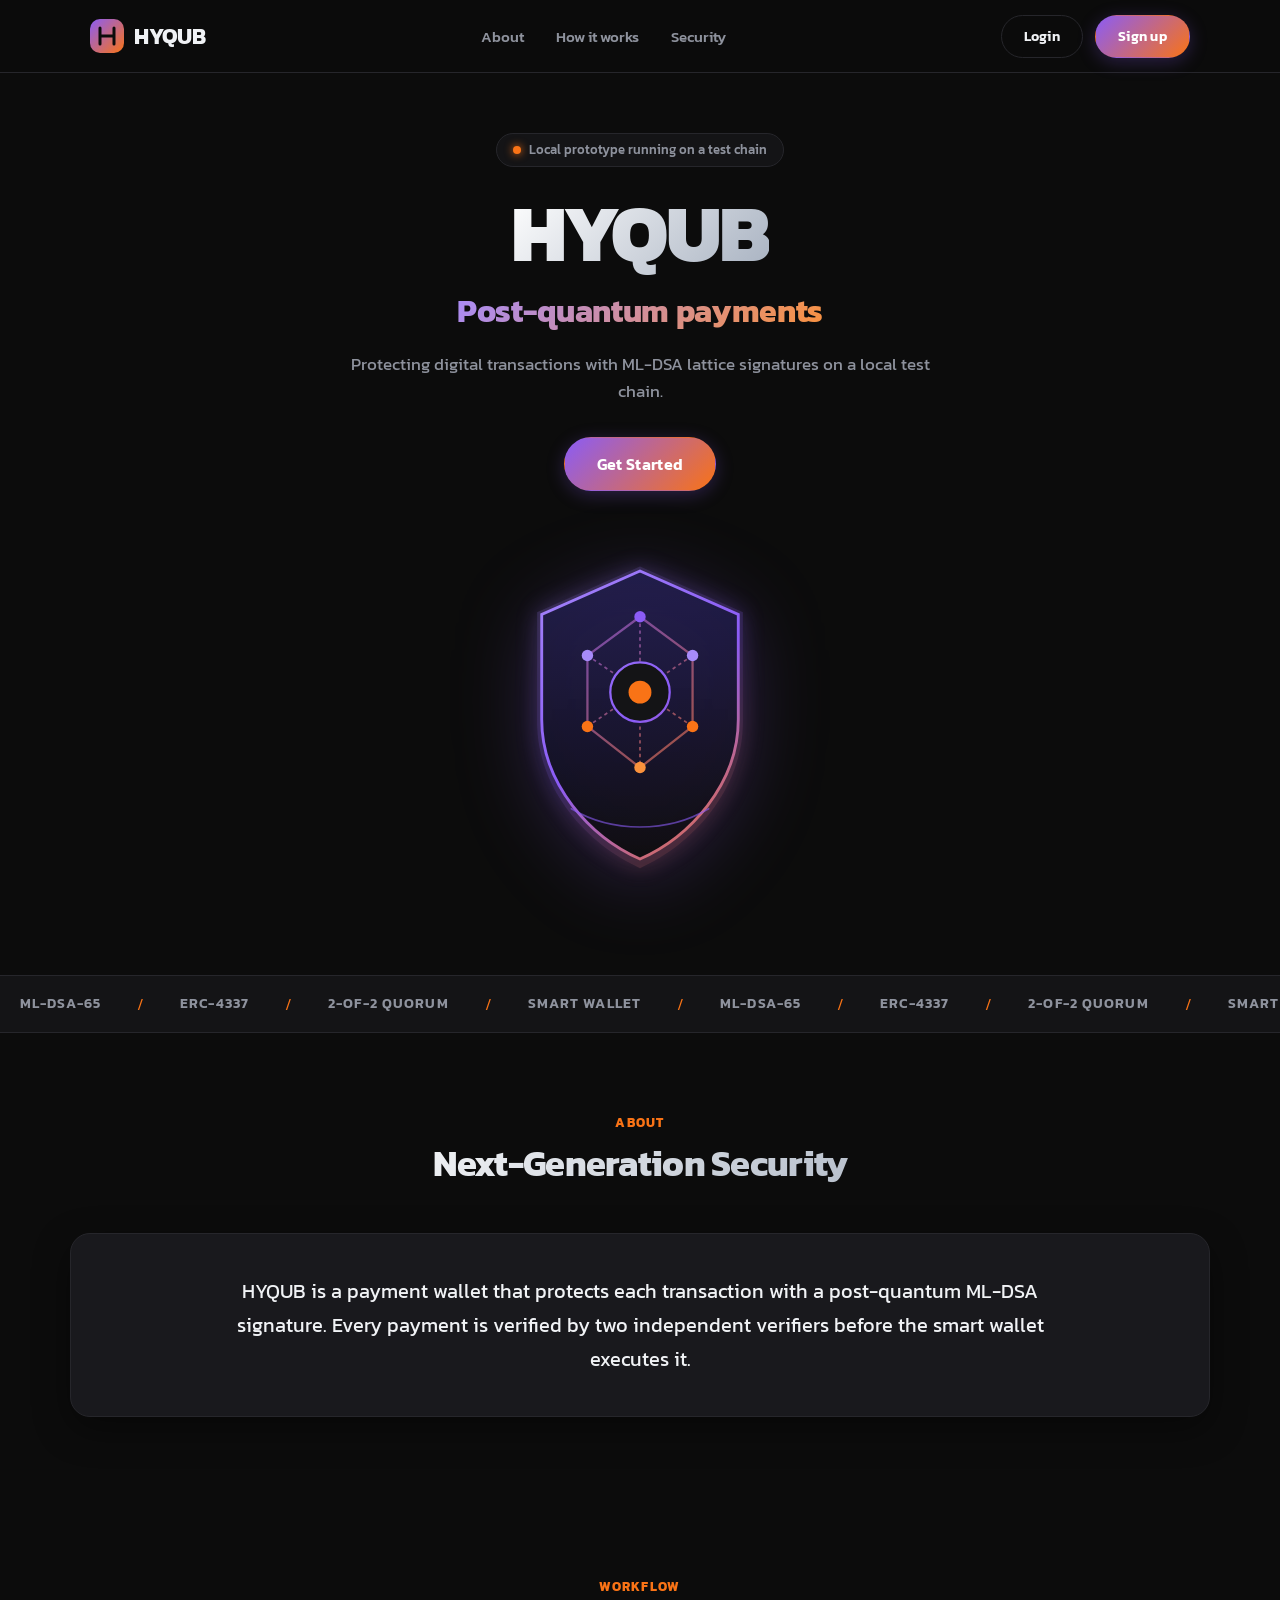
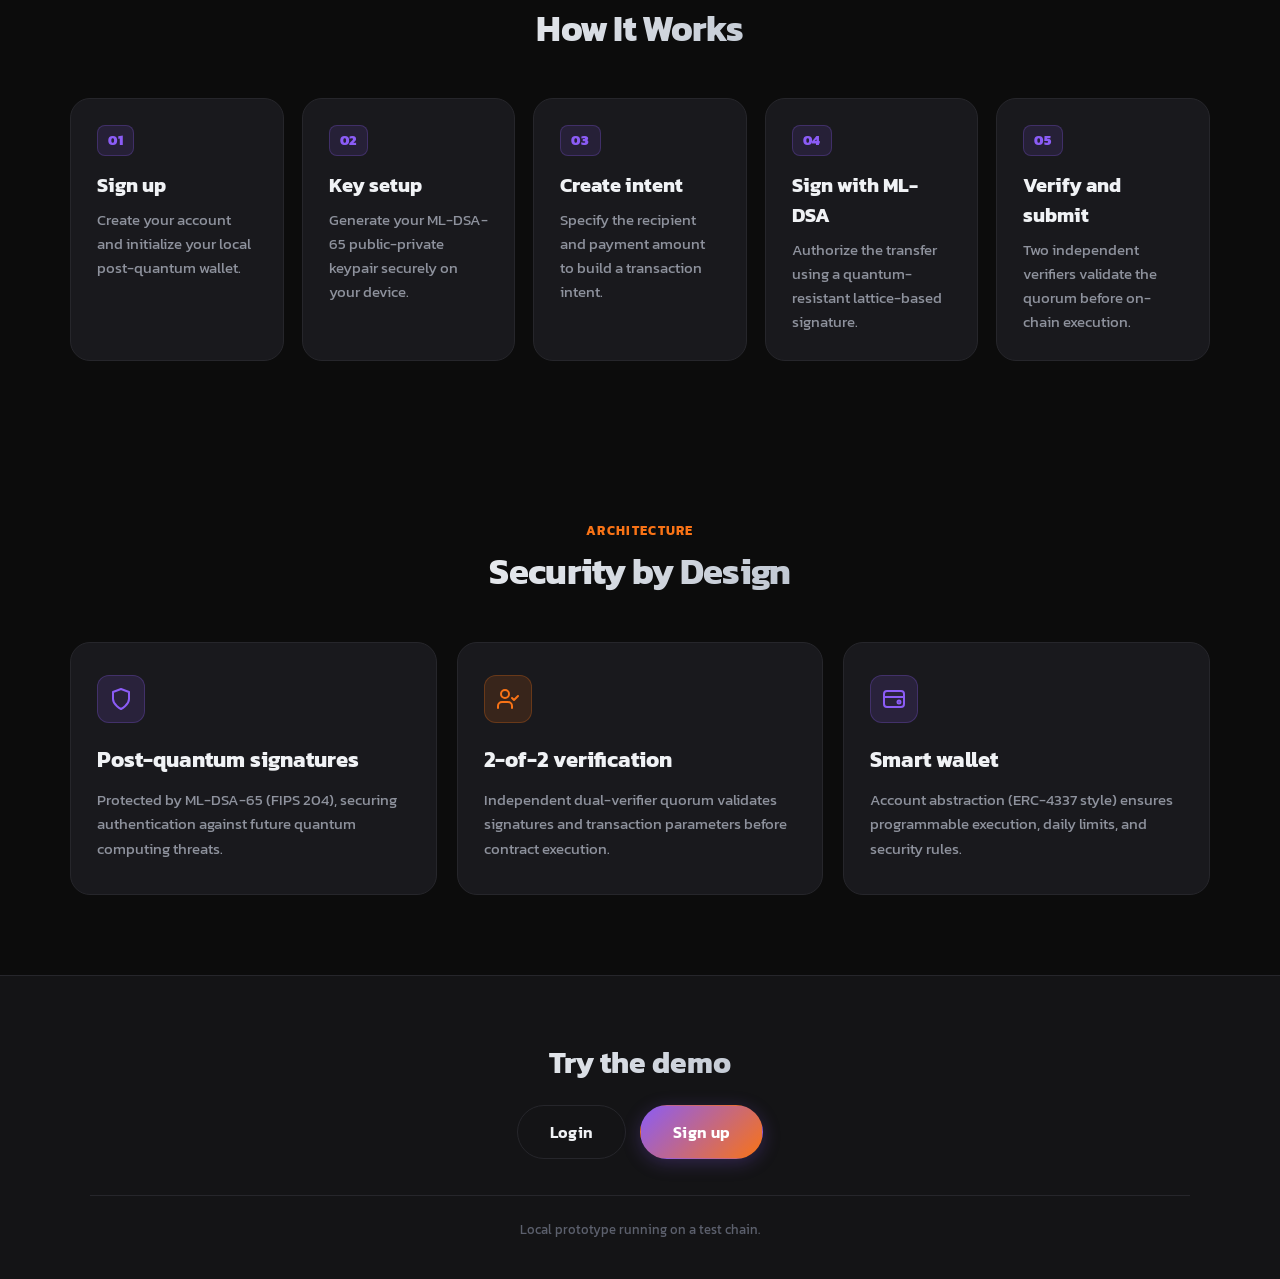
==== frontend/landing.html @ 239d20c6 "Add landing page" ====
<!DOCTYPE html>
<html lang="en">
<head>
  <meta charset="UTF-8">
  <meta name="viewport" content="width=device-width, initial-scale=1.0">
  <title>HYQUB — Post-Quantum Payment Wallet</title>
  <meta name="description" content="HYQUB is a payment wallet that protects each transaction with a post-quantum ML-DSA signature and 2-of-2 quorum verification.">
  <link rel="preconnect" href="https://fonts.googleapis.com">
  <link rel="preconnect" href="https://fonts.gstatic.com" crossorigin>
  <link href="https://fonts.googleapis.com/css2?family=Kanit:wght@300;400;500;600;700;800&display=swap" rel="stylesheet">
  <link rel="stylesheet" href="css/landing.css">
</head>
<body>

  <!-- Navigation Bar -->
  <header class="site-header">
    <div class="header-inner container">
      <a href="#" class="brand" aria-label="HYQUB Home">
        <svg class="brand-logo" width="34" height="34" viewBox="0 0 34 34" fill="none" aria-hidden="true">
          <rect width="34" height="34" rx="10" fill="url(#brand-grad)" />
          <path d="M10 9v16M24 9v16M10 17h14" stroke="#0C0C0C" stroke-width="3" stroke-linecap="round" />
          <defs>
            <linearGradient id="brand-grad" x1="0" y1="0" x2="34" y2="34" gradientUnits="userSpaceOnUse">
              <stop stop-color="#8B5CF6"/>
              <stop offset="1" stop-color="#F97316"/>
            </linearGradient>
          </defs>
        </svg>
        <span class="brand-name">HYQUB</span>
      </a>

      <nav class="nav-desktop" aria-label="Main Navigation">
        <ul class="nav-links">
          <li><a href="#about" class="nav-link">About</a></li>
          <li><a href="#how-it-works" class="nav-link">How it works</a></li>
          <li><a href="#security" class="nav-link">Security</a></li>
        </ul>
      </nav>

      <div class="nav-actions">
        <a href="./index.html" class="btn btn-outline">Login</a>
        <a href="./index.html" class="btn btn-gradient">Sign up</a>
        <button id="mobile-toggle" class="btn-menu" type="button" aria-expanded="false" aria-controls="mobile-nav" aria-label="Toggle navigation menu">
          <svg width="22" height="22" viewBox="0 0 24 24" fill="none" stroke="currentColor" stroke-width="2" stroke-linecap="round" aria-hidden="true">
            <line x1="3" y1="6" x2="21" y2="6"/>
            <line x1="3" y1="12" x2="21" y2="12"/>
            <line x1="3" y1="18" x2="21" y2="18"/>
          </svg>
        </button>
      </div>
    </div>

    <!-- Mobile Nav Drawer -->
    <nav id="mobile-nav" class="mobile-nav" hidden aria-label="Mobile Navigation">
      <ul class="mobile-links">
        <li><a href="#about" class="mobile-link">About</a></li>
        <li><a href="#how-it-works" class="mobile-link">How it works</a></li>
        <li><a href="#security" class="mobile-link">Security</a></li>
      </ul>
      <div class="mobile-actions">
        <a href="./index.html" class="btn btn-outline btn-block">Login</a>
        <a href="./index.html" class="btn btn-gradient btn-block">Sign up</a>
      </div>
    </nav>
  </header>

  <main>
    <!-- Hero Section -->
    <section class="hero container">
      <div class="hero-content">
        <div class="hero-pill-badge animate-on-scroll">
          <span class="hero-pill-dot" aria-hidden="true"></span>
          <span>Local prototype running on a test chain</span>
        </div>

        <h1 class="hero-title animate-on-scroll">HYQUB</h1>
        <p class="hero-tagline animate-on-scroll">Post-quantum payments</p>
        <p class="hero-subtext animate-on-scroll">
          Protecting digital transactions with ML-DSA lattice signatures on a local test chain.
        </p>

        <div class="hero-cta animate-on-scroll">
          <a href="./index.html" class="btn btn-gradient btn-lg">Get Started</a>
        </div>

        <div class="hero-art-wrapper animate-on-scroll">
          <svg class="hero-shield-svg" viewBox="0 0 280 320" fill="none" xmlns="http://www.w3.org/2000/svg" role="img" aria-label="Lattice cryptography security shield">
            <defs>
              <linearGradient id="shield-bg" x1="140" y1="20" x2="140" y2="290" gradientUnits="userSpaceOnUse">
                <stop stop-color="#1E1B4B" stop-opacity="0.8"/>
                <stop offset="1" stop-color="#0C0C0C" stop-opacity="0.95"/>
              </linearGradient>
              <linearGradient id="shield-border" x1="30" y1="20" x2="250" y2="290" gradientUnits="userSpaceOnUse">
                <stop stop-color="#A78BFA"/>
                <stop offset="0.5" stop-color="#8B5CF6"/>
                <stop offset="1" stop-color="#F97316"/>
              </linearGradient>
              <linearGradient id="lattice-stroke" x1="60" y1="60" x2="220" y2="240" gradientUnits="userSpaceOnUse">
                <stop stop-color="#8B5CF6" stop-opacity="0.7"/>
                <stop offset="1" stop-color="#F97316" stop-opacity="0.7"/>
              </linearGradient>
              <filter id="glow" x="-20%" y="-20%" width="140%" height="140%">
                <feGaussianBlur stdDeviation="10" result="blur"/>
                <feComposite in="SourceGraphic" in2="blur" operator="over"/>
              </filter>
            </defs>

            <!-- Outer Shield Glow -->
            <path d="M140 24L230 64V160C230 220 185 268 140 288C95 268 50 220 50 160V64L140 24Z" fill="url(#shield-border)" opacity="0.25" filter="url(#glow)"/>

            <!-- Shield Body -->
            <path d="M140 28L226 66V158C226 215 183 261 140 280C97 261 54 215 54 158V66L140 28Z" fill="url(#shield-bg)" stroke="url(#shield-border)" stroke-width="2.5"/>

            <!-- Lattice Grid / Nodes -->
            <g class="shield-pulse">
              <!-- Lattice connector lines -->
              <path d="M140 68L186 102M140 68L94 102M94 102L94 164M186 102L186 164M94 164L140 200M186 164L140 200" stroke="url(#lattice-stroke)" stroke-width="2" stroke-linecap="round"/>
              <path d="M140 68L140 200M94 102L186 164M186 102L94 164" stroke="url(#lattice-stroke)" stroke-width="1.5" stroke-dasharray="3 3"/>

              <!-- Central Core -->
              <circle cx="140" cy="134" r="26" fill="#141416" stroke="url(#shield-border)" stroke-width="2"/>
              <circle cx="140" cy="134" r="10" fill="#F97316"/>

              <!-- Lattice vertices -->
              <circle cx="140" cy="68" r="5" fill="#8B5CF6"/>
              <circle cx="94" cy="102" r="5" fill="#A78BFA"/>
              <circle cx="186" cy="102" r="5" fill="#A78BFA"/>
              <circle cx="94" cy="164" r="5" fill="#F97316"/>
              <circle cx="186" cy="164" r="5" fill="#F97316"/>
              <circle cx="140" cy="200" r="5" fill="#FB923C"/>

              <!-- Quantum Wave Accent Lines -->
              <path d="M80 236C100 248 120 252 140 252C160 252 180 248 200 236" stroke="#8B5CF6" stroke-width="1.5" stroke-linecap="round" opacity="0.6"/>
            </g>
          </svg>
        </div>
      </div>
    </section>

    <!-- Ticker Section -->
    <section class="ticker-section" aria-label="Feature Ticker">
      <div class="ticker-track">
        <span class="ticker-item">ML-DSA-65</span>
        <span class="ticker-separator" aria-hidden="true">/</span>
        <span class="ticker-item">ERC-4337</span>
        <span class="ticker-separator" aria-hidden="true">/</span>
        <span class="ticker-item">2-of-2 Quorum</span>
        <span class="ticker-separator" aria-hidden="true">/</span>
        <span class="ticker-item">Smart Wallet</span>
        <span class="ticker-separator" aria-hidden="true">/</span>
        <span class="ticker-item">ML-DSA-65</span>
        <span class="ticker-separator" aria-hidden="true">/</span>
        <span class="ticker-item">ERC-4337</span>
        <span class="ticker-separator" aria-hidden="true">/</span>
        <span class="ticker-item">2-of-2 Quorum</span>
        <span class="ticker-separator" aria-hidden="true">/</span>
        <span class="ticker-item">Smart Wallet</span>
        <span class="ticker-separator" aria-hidden="true">/</span>
        <span class="ticker-item">ML-DSA-65</span>
        <span class="ticker-separator" aria-hidden="true">/</span>
        <span class="ticker-item">ERC-4337</span>
        <span class="ticker-separator" aria-hidden="true">/</span>
        <span class="ticker-item">2-of-2 Quorum</span>
        <span class="ticker-separator" aria-hidden="true">/</span>
        <span class="ticker-item">Smart Wallet</span>
        <span class="ticker-separator" aria-hidden="true">/</span>
        <span class="ticker-item">ML-DSA-65</span>
        <span class="ticker-separator" aria-hidden="true">/</span>
        <span class="ticker-item">ERC-4337</span>
        <span class="ticker-separator" aria-hidden="true">/</span>
        <span class="ticker-item">2-of-2 Quorum</span>
        <span class="ticker-separator" aria-hidden="true">/</span>
        <span class="ticker-item">Smart Wallet</span>
      </div>
    </section>

    <!-- About Section -->
    <section id="about" class="section container">
      <div class="section-header animate-on-scroll">
        <div class="section-label">About</div>
        <h2 class="section-title">Next-Generation Security</h2>
      </div>

      <div class="about-card animate-on-scroll">
        <p class="about-text">
          HYQUB is a payment wallet that protects each transaction with a post-quantum ML-DSA signature. Every payment is verified by two independent verifiers before the smart wallet executes it.
        </p>
      </div>
    </section>

    <!-- How It Works Section -->
    <section id="how-it-works" class="section container">
      <div class="section-header animate-on-scroll">
        <div class="section-label">Workflow</div>
        <h2 class="section-title">How It Works</h2>
      </div>

      <div class="steps-grid">
        <article class="step-card animate-on-scroll">
          <span class="step-num">01</span>
          <h3 class="step-title">Sign up</h3>
          <p class="step-desc">Create your account and initialize your local post-quantum wallet.</p>
        </article>

        <article class="step-card animate-on-scroll">
          <span class="step-num">02</span>
          <h3 class="step-title">Key setup</h3>
          <p class="step-desc">Generate your ML-DSA-65 public-private keypair securely on your device.</p>
        </article>

        <article class="step-card animate-on-scroll">
          <span class="step-num">03</span>
          <h3 class="step-title">Create intent</h3>
          <p class="step-desc">Specify the recipient and payment amount to build a transaction intent.</p>
        </article>

        <article class="step-card animate-on-scroll">
          <span class="step-num">04</span>
          <h3 class="step-title">Sign with ML-DSA</h3>
          <p class="step-desc">Authorize the transfer using a quantum-resistant lattice-based signature.</p>
        </article>

        <article class="step-card animate-on-scroll">
          <span class="step-num">05</span>
          <h3 class="step-title">Verify and submit</h3>
          <p class="step-desc">Two independent verifiers validate the quorum before on-chain execution.</p>
        </article>
      </div>
    </section>

    <!-- Security Section -->
    <section id="security" class="section container">
      <div class="section-header animate-on-scroll">
        <div class="section-label">Architecture</div>
        <h2 class="section-title">Security by Design</h2>
      </div>

      <div class="security-grid">
        <article class="sec-card animate-on-scroll">
          <div class="sec-icon-wrap" aria-hidden="true">
            <svg width="24" height="24" viewBox="0 0 24 24" fill="none" stroke="currentColor" stroke-width="2" stroke-linecap="round" stroke-linejoin="round">
              <path d="M12 22s8-4 8-10V5l-8-3-8 3v7c0 6 8 10 8 10z"/>
            </svg>
          </div>
          <h3 class="sec-title">Post-quantum signatures</h3>
          <p class="sec-desc">
            Protected by ML-DSA-65 (FIPS 204), securing authentication against future quantum computing threats.
          </p>
        </article>

        <article class="sec-card animate-on-scroll">
          <div class="sec-icon-wrap" aria-hidden="true">
            <svg width="24" height="24" viewBox="0 0 24 24" fill="none" stroke="currentColor" stroke-width="2" stroke-linecap="round" stroke-linejoin="round">
              <path d="M16 21v-2a4 4 0 0 0-4-4H6a4 4 0 0 0-4 4v2"/>
              <circle cx="9" cy="7" r="4"/>
              <polyline points="16 11 18 13 22 9"/>
            </svg>
          </div>
          <h3 class="sec-title">2-of-2 verification</h3>
          <p class="sec-desc">
            Independent dual-verifier quorum validates signatures and transaction parameters before contract execution.
          </p>
        </article>

        <article class="sec-card animate-on-scroll">
          <div class="sec-icon-wrap" aria-hidden="true">
            <svg width="24" height="24" viewBox="0 0 24 24" fill="none" stroke="currentColor" stroke-width="2" stroke-linecap="round" stroke-linejoin="round">
              <rect x="2" y="4" width="20" height="16" rx="3"/>
              <line x1="2" y1="10" x2="22" y2="10"/>
              <circle cx="17" cy="15" r="1.5"/>
            </svg>
          </div>
          <h3 class="sec-title">Smart wallet</h3>
          <p class="sec-desc">
            Account abstraction (ERC-4337 style) ensures programmable execution, daily limits, and security rules.
          </p>
        </article>
      </div>
    </section>
  </main>

  <!-- Footer Section -->
  <footer class="site-footer">
    <div class="container">
      <div class="footer-demo-box">
        <h2 class="footer-demo-title">Try the demo</h2>
        <div class="footer-cta-row">
          <a href="./index.html" class="btn btn-outline btn-lg">Login</a>
          <a href="./index.html" class="btn btn-gradient btn-lg">Sign up</a>
        </div>
      </div>
      <p class="footer-disclaimer">Local prototype running on a test chain.</p>
    </div>
  </footer>

  <script src="js/landing.js"></script>
</body>
</html>
---- frontend/css/landing.css ----
/* ==========================================================================
   HYQUB Landing Page Styles
   Theme: Dark (#0C0C0C), Gradient Headings, Purple/Orange Gradient Pill Buttons
   ========================================================================== */

:root {
  --bg: #0C0C0C;
  --surface: #141416;
  --surface-card: #19191D;
  --surface-card-hover: #222228;
  --border: #26262B;
  --border-light: #34343C;
  --text: #F0F2F5;
  --text-muted: #8E929D;
  --text-subtle: #5C606D;
  --accent-purple: #8B5CF6;
  --accent-orange: #F97316;
  --grad-btn: linear-gradient(135deg, #8B5CF6 0%, #F97316 100%);
  --grad-btn-hover: linear-gradient(135deg, #9D74FF 0%, #FB8A3C 100%);
  --grad-heading: linear-gradient(135deg, #FFFFFF 0%, #A8B2C1 100%);
  --grad-accent-text: linear-gradient(135deg, #A78BFA 0%, #FB923C 100%);
  --radius-pill: 9999px;
  --radius-card: 20px;
  --radius-sm: 12px;
  --max-w: 1140px;
  --font-main: 'Kanit', -apple-system, BlinkMacSystemFont, 'Segoe UI', Roboto, sans-serif;
  --transition: 0.25s ease;
}

*, *::before, *::after {
  box-sizing: border-box;
  margin: 0;
  padding: 0;
}

html {
  scroll-behavior: smooth;
  color-scheme: dark;
}

body {
  background-color: var(--bg);
  color: var(--text);
  font-family: var(--font-main);
  line-height: 1.5;
  overflow-x: hidden;
  -webkit-font-smoothing: antialiased;
}

/* Accessibility & Utility */
.container {
  width: 100%;
  max-width: var(--max-w);
  margin: 0 auto;
  padding: 0 20px;
}

[hidden] {
  display: none !important;
}

a {
  color: inherit;
  text-decoration: none;
}

/* Focus styles */
a:focus-visible,
button:focus-visible {
  outline: 2px solid var(--accent-purple);
  outline-offset: 3px;
}

/* Buttons */
.btn {
  display: inline-flex;
  align-items: center;
  justify-content: center;
  font-family: inherit;
  font-weight: 600;
  font-size: 14px;
  letter-spacing: 0.02em;
  padding: 10px 22px;
  border-radius: var(--radius-pill);
  cursor: pointer;
  transition: transform 0.15s ease, box-shadow var(--transition), background var(--transition), border-color var(--transition);
  border: 1px solid transparent;
  white-space: nowrap;
}

.btn:active {
  transform: scale(0.97);
}

.btn-gradient {
  background: var(--grad-btn);
  color: #FFFFFF;
  box-shadow: 0 4px 18px rgba(139, 92, 246, 0.25);
}

.btn-gradient:hover {
  background: var(--grad-btn-hover);
  box-shadow: 0 6px 24px rgba(249, 115, 22, 0.35);
  color: #FFFFFF;
}

.btn-outline {
  background: transparent;
  color: var(--text);
  border-color: var(--border);
}

.btn-outline:hover {
  border-color: var(--border-light);
  background: var(--surface);
  color: #FFFFFF;
}

.btn-lg {
  padding: 14px 32px;
  font-size: 16px;
  font-weight: 600;
}

.btn-block {
  width: 100%;
}

/* Header & Navbar */
.site-header {
  position: sticky;
  top: 0;
  z-index: 100;
  background: rgba(12, 12, 12, 0.85);
  backdrop-filter: blur(12px);
  -webkit-backdrop-filter: blur(12px);
  border-bottom: 1px solid var(--border);
}

.header-inner {
  display: flex;
  align-items: center;
  justify-content: space-between;
  height: 72px;
}

.brand {
  display: flex;
  align-items: center;
  gap: 10px;
  font-weight: 700;
  font-size: 22px;
  letter-spacing: -0.01em;
}

.brand-logo {
  flex-shrink: 0;
}

.nav-desktop {
  display: none;
}

.nav-links {
  display: flex;
  list-style: none;
  gap: 32px;
}

.nav-link {
  font-size: 15px;
  color: var(--text-muted);
  font-weight: 500;
  transition: color var(--transition);
}

.nav-link:hover {
  color: var(--text);
}

.nav-actions {
  display: flex;
  align-items: center;
  gap: 12px;
}

.nav-actions .btn {
  display: none;
}

.btn-menu {
  background: transparent;
  border: 1px solid var(--border);
  color: var(--text);
  border-radius: 10px;
  width: 40px;
  height: 40px;
  display: grid;
  place-items: center;
  cursor: pointer;
}

.btn-menu:hover {
  background: var(--surface);
}

/* Mobile Nav */
.mobile-nav {
  padding: 18px 20px 24px;
  border-top: 1px solid var(--border);
  background: var(--surface);
}

.mobile-links {
  list-style: none;
  display: flex;
  flex-direction: column;
  gap: 14px;
  margin-bottom: 20px;
}

.mobile-link {
  font-size: 16px;
  color: var(--text-muted);
  font-weight: 500;
  display: block;
  padding: 6px 0;
}

.mobile-link:hover {
  color: var(--text);
}

.mobile-actions {
  display: flex;
  flex-direction: column;
  gap: 10px;
}

/* Hero Section */
.hero {
  padding: 60px 0 70px;
  text-align: center;
}

.hero-content {
  display: flex;
  flex-direction: column;
  align-items: center;
}

.hero-pill-badge {
  display: inline-flex;
  align-items: center;
  gap: 8px;
  padding: 6px 16px;
  background: var(--surface);
  border: 1px solid var(--border);
  border-radius: var(--radius-pill);
  font-size: 13px;
  font-weight: 500;
  color: var(--text-muted);
  margin-bottom: 24px;
}

.hero-pill-dot {
  width: 8px;
  height: 8px;
  border-radius: 50%;
  background: var(--accent-orange);
  box-shadow: 0 0 8px var(--accent-orange);
}

.hero-title {
  font-size: 54px;
  font-weight: 800;
  letter-spacing: -0.03em;
  line-height: 1.05;
  background: var(--grad-heading);
  -webkit-background-clip: text;
  -webkit-text-fill-color: transparent;
  margin-bottom: 12px;
}

.hero-tagline {
  font-size: 26px;
  font-weight: 700;
  letter-spacing: -0.01em;
  background: var(--grad-accent-text);
  -webkit-background-clip: text;
  -webkit-text-fill-color: transparent;
  margin-bottom: 16px;
}

.hero-subtext {
  font-size: 17px;
  color: var(--text-muted);
  max-width: 580px;
  margin-bottom: 32px;
  line-height: 1.6;
}

.hero-cta {
  margin-bottom: 48px;
}

.hero-art-wrapper {
  position: relative;
  width: 100%;
  max-width: 320px;
  margin: 0 auto;
}

.hero-shield-svg {
  width: 100%;
  height: auto;
  display: block;
  filter: drop-shadow(0 14px 40px rgba(139, 92, 246, 0.28));
  animation: floatShield 4s ease-in-out infinite alternate;
}

@keyframes floatShield {
  0% { transform: translateY(0); }
  100% { transform: translateY(-10px); }
}

.shield-pulse {
  animation: pulseGlow 2.5s ease-in-out infinite alternate;
  transform-origin: center;
}

@keyframes pulseGlow {
  0% { opacity: 0.35; }
  100% { opacity: 0.85; }
}

/* Ticker */
.ticker-section {
  border-top: 1px solid var(--border);
  border-bottom: 1px solid var(--border);
  background: var(--surface);
  overflow: hidden;
  padding: 16px 0;
}

.ticker-track {
  display: flex;
  width: max-content;
  animation: scrollTicker 24s linear infinite;
  user-select: none;
}

.ticker-section:hover .ticker-track {
  animation-play-state: paused;
}

.ticker-item {
  display: inline-flex;
  align-items: center;
  font-size: 14px;
  font-weight: 600;
  letter-spacing: 0.08em;
  color: var(--text-muted);
  text-transform: uppercase;
  padding: 0 20px;
}

.ticker-separator {
  color: var(--accent-orange);
  margin: 0 16px;
  font-weight: 300;
}

@keyframes scrollTicker {
  0% { transform: translateX(0); }
  100% { transform: translateX(-50%); }
}

/* Section Headings */
.section {
  padding: 80px 0;
}

.section-header {
  text-align: center;
  max-width: 680px;
  margin: 0 auto 48px;
}

.section-label {
  font-size: 13px;
  font-weight: 700;
  letter-spacing: 0.1em;
  text-transform: uppercase;
  color: var(--accent-orange);
  margin-bottom: 10px;
}

.section-title {
  font-size: 36px;
  font-weight: 700;
  letter-spacing: -0.02em;
  background: var(--grad-heading);
  -webkit-background-clip: text;
  -webkit-text-fill-color: transparent;
  line-height: 1.2;
}

/* About Section */
.about-card {
  background: var(--surface-card);
  border: 1px solid var(--border);
  border-radius: var(--radius-card);
  padding: 40px 28px;
  text-align: center;
  box-shadow: 0 12px 36px rgba(0, 0, 0, 0.4);
}

.about-text {
  font-size: 20px;
  line-height: 1.7;
  color: var(--text);
  max-width: 820px;
  margin: 0 auto;
  font-weight: 400;
}

/* How It Works Section */
.steps-grid {
  display: grid;
  grid-template-columns: 1fr;
  gap: 18px;
}

.step-card {
  background: var(--surface-card);
  border: 1px solid var(--border);
  border-radius: var(--radius-card);
  padding: 26px;
  transition: transform var(--transition), border-color var(--transition), background var(--transition);
}

.step-card:hover {
  background: var(--surface-card-hover);
  border-color: var(--border-light);
  transform: translateY(-3px);
}

.step-num {
  display: inline-block;
  font-size: 14px;
  font-weight: 800;
  letter-spacing: 0.05em;
  color: var(--accent-purple);
  background: rgba(139, 92, 246, 0.12);
  border: 1px solid rgba(139, 92, 246, 0.25);
  padding: 4px 10px;
  border-radius: 8px;
  margin-bottom: 14px;
}

.step-title {
  font-size: 20px;
  font-weight: 700;
  margin-bottom: 8px;
  color: var(--text);
}

.step-desc {
  font-size: 15px;
  color: var(--text-muted);
  line-height: 1.6;
}

/* Security Section */
.security-grid {
  display: grid;
  grid-template-columns: 1fr;
  gap: 20px;
}

.sec-card {
  background: var(--surface-card);
  border: 1px solid var(--border);
  border-radius: var(--radius-card);
  padding: 32px 26px;
  transition: transform var(--transition), border-color var(--transition);
}

.sec-card:hover {
  border-color: var(--border-light);
  transform: translateY(-4px);
}

.sec-icon-wrap {
  width: 48px;
  height: 48px;
  border-radius: var(--radius-sm);
  background: rgba(139, 92, 246, 0.14);
  border: 1px solid rgba(139, 92, 246, 0.25);
  display: grid;
  place-items: center;
  color: var(--accent-purple);
  margin-bottom: 20px;
}

.sec-card:nth-child(2) .sec-icon-wrap {
  background: rgba(249, 115, 22, 0.14);
  border-color: rgba(249, 115, 22, 0.25);
  color: var(--accent-orange);
}

.sec-title {
  font-size: 22px;
  font-weight: 700;
  margin-bottom: 12px;
  color: var(--text);
}

.sec-desc {
  font-size: 15px;
  color: var(--text-muted);
  line-height: 1.65;
}

/* Footer Section */
.site-footer {
  border-top: 1px solid var(--border);
  background: var(--surface);
  padding: 64px 0 40px;
  text-align: center;
}

.footer-demo-box {
  max-width: 540px;
  margin: 0 auto 36px;
}

.footer-demo-title {
  font-size: 30px;
  font-weight: 700;
  margin-bottom: 20px;
  background: var(--grad-heading);
  -webkit-background-clip: text;
  -webkit-text-fill-color: transparent;
}

.footer-cta-row {
  display: flex;
  justify-content: center;
  align-items: center;
  gap: 14px;
  flex-wrap: wrap;
}

.footer-disclaimer {
  font-size: 13px;
  color: var(--text-subtle);
  border-top: 1px solid var(--border);
  padding-top: 24px;
}

/* Fade-in Scroll Animations */
.animate-on-scroll {
  opacity: 1;
  transform: none;
}

.js .animate-on-scroll {
  opacity: 0;
  transform: translateY(22px);
  transition: opacity 0.6s ease, transform 0.6s ease;
}

.js .animate-on-scroll.visible {
  opacity: 1;
  transform: translateY(0);
}

/* Responsive Media Queries */
@media (min-width: 768px) {
  .nav-desktop {
    display: block;
  }

  .nav-actions .btn {
    display: inline-flex;
  }

  .btn-menu {
    display: none;
  }

  .hero-title {
    font-size: 80px;
  }

  .hero-tagline {
    font-size: 32px;
  }

  .steps-grid {
    grid-template-columns: repeat(2, 1fr);
  }

  .steps-grid .step-card:last-child {
    grid-column: span 2;
  }

  .security-grid {
    grid-template-columns: repeat(3, 1fr);
  }
}

@media (min-width: 1024px) {
  .steps-grid {
    grid-template-columns: repeat(5, 1fr);
  }

  .steps-grid .step-card:last-child {
    grid-column: span 1;
  }
}

/* Accessibility: Prefers reduced motion */
@media (prefers-reduced-motion: reduce) {
  *, *::before, *::after {
    animation-duration: 0.01ms !important;
    animation-iteration-count: 1 !important;
    transition-duration: 0.01ms !important;
    scroll-behavior: auto !important;
  }

  .hero-shield-svg,
  .shield-pulse,
  .ticker-track {
    animation: none !important;
  }

  .js .animate-on-scroll {
    opacity: 1 !important;
    transform: none !important;
  }
}
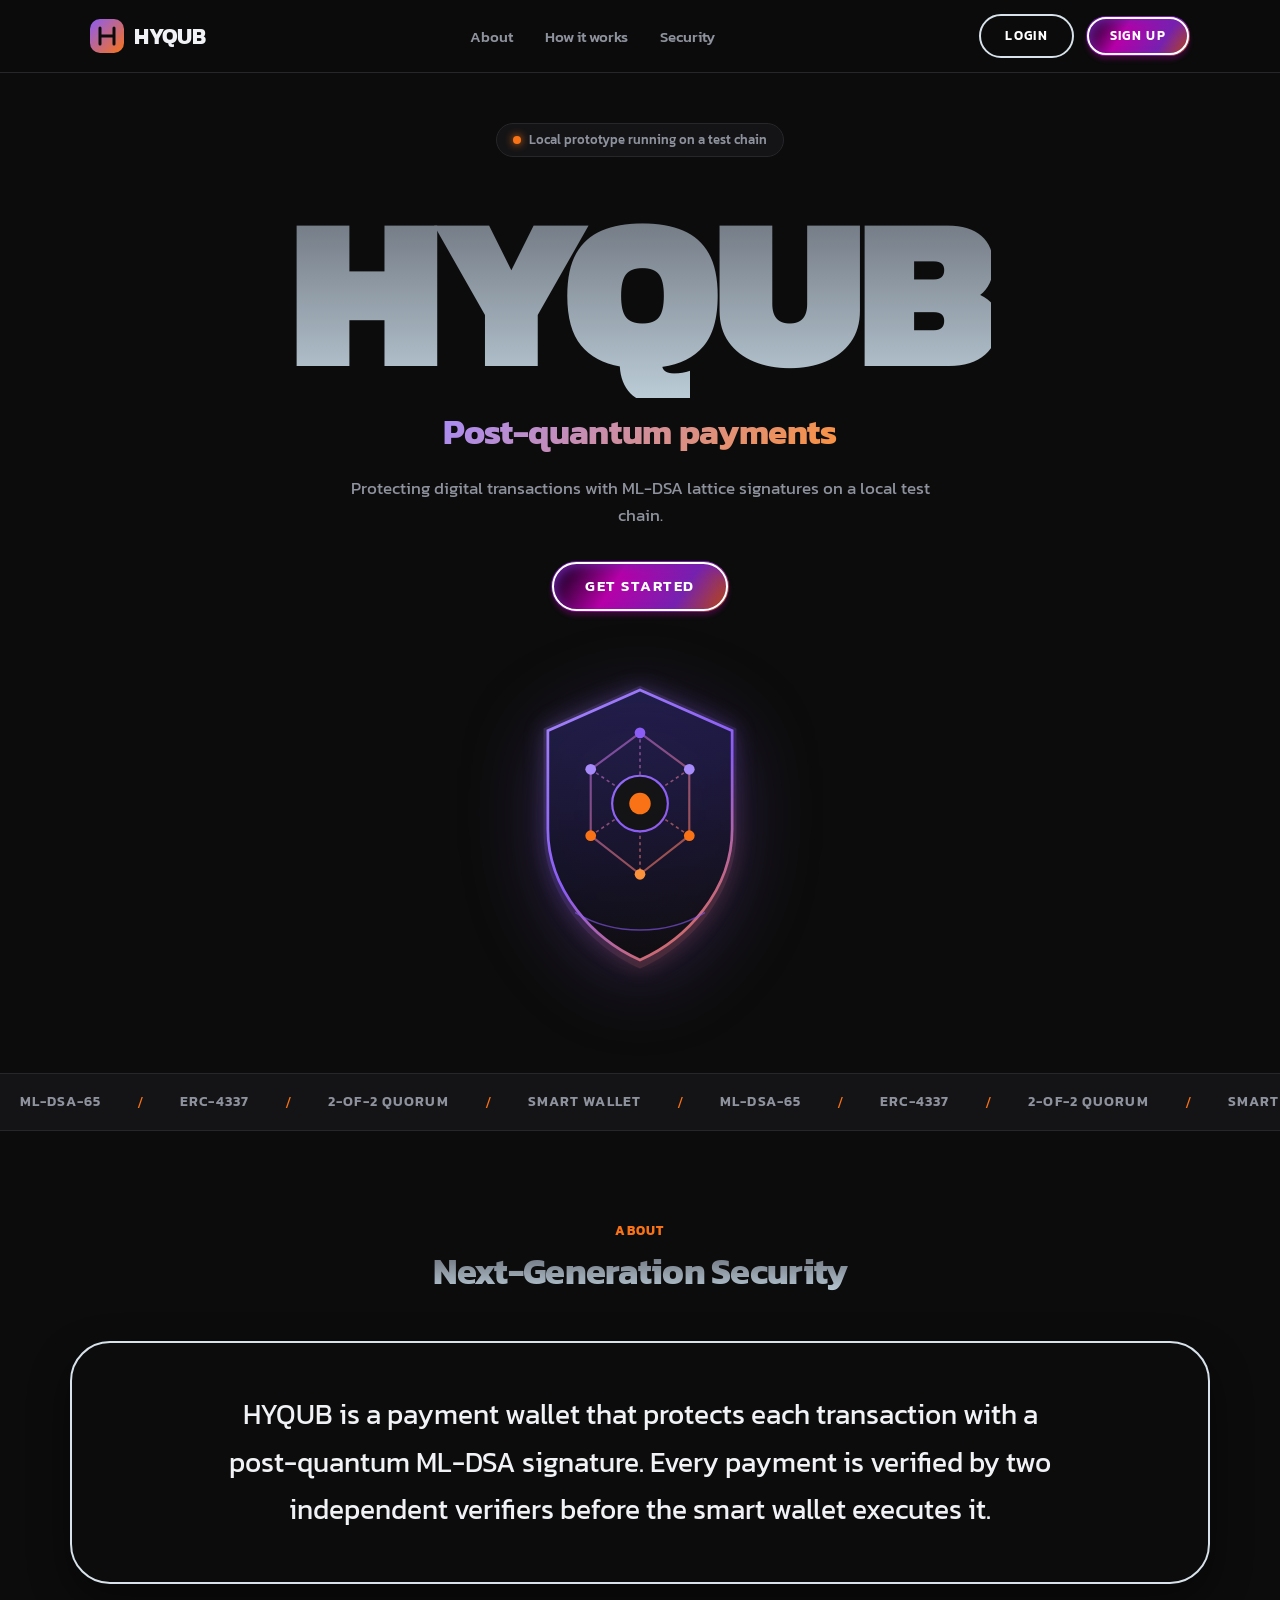
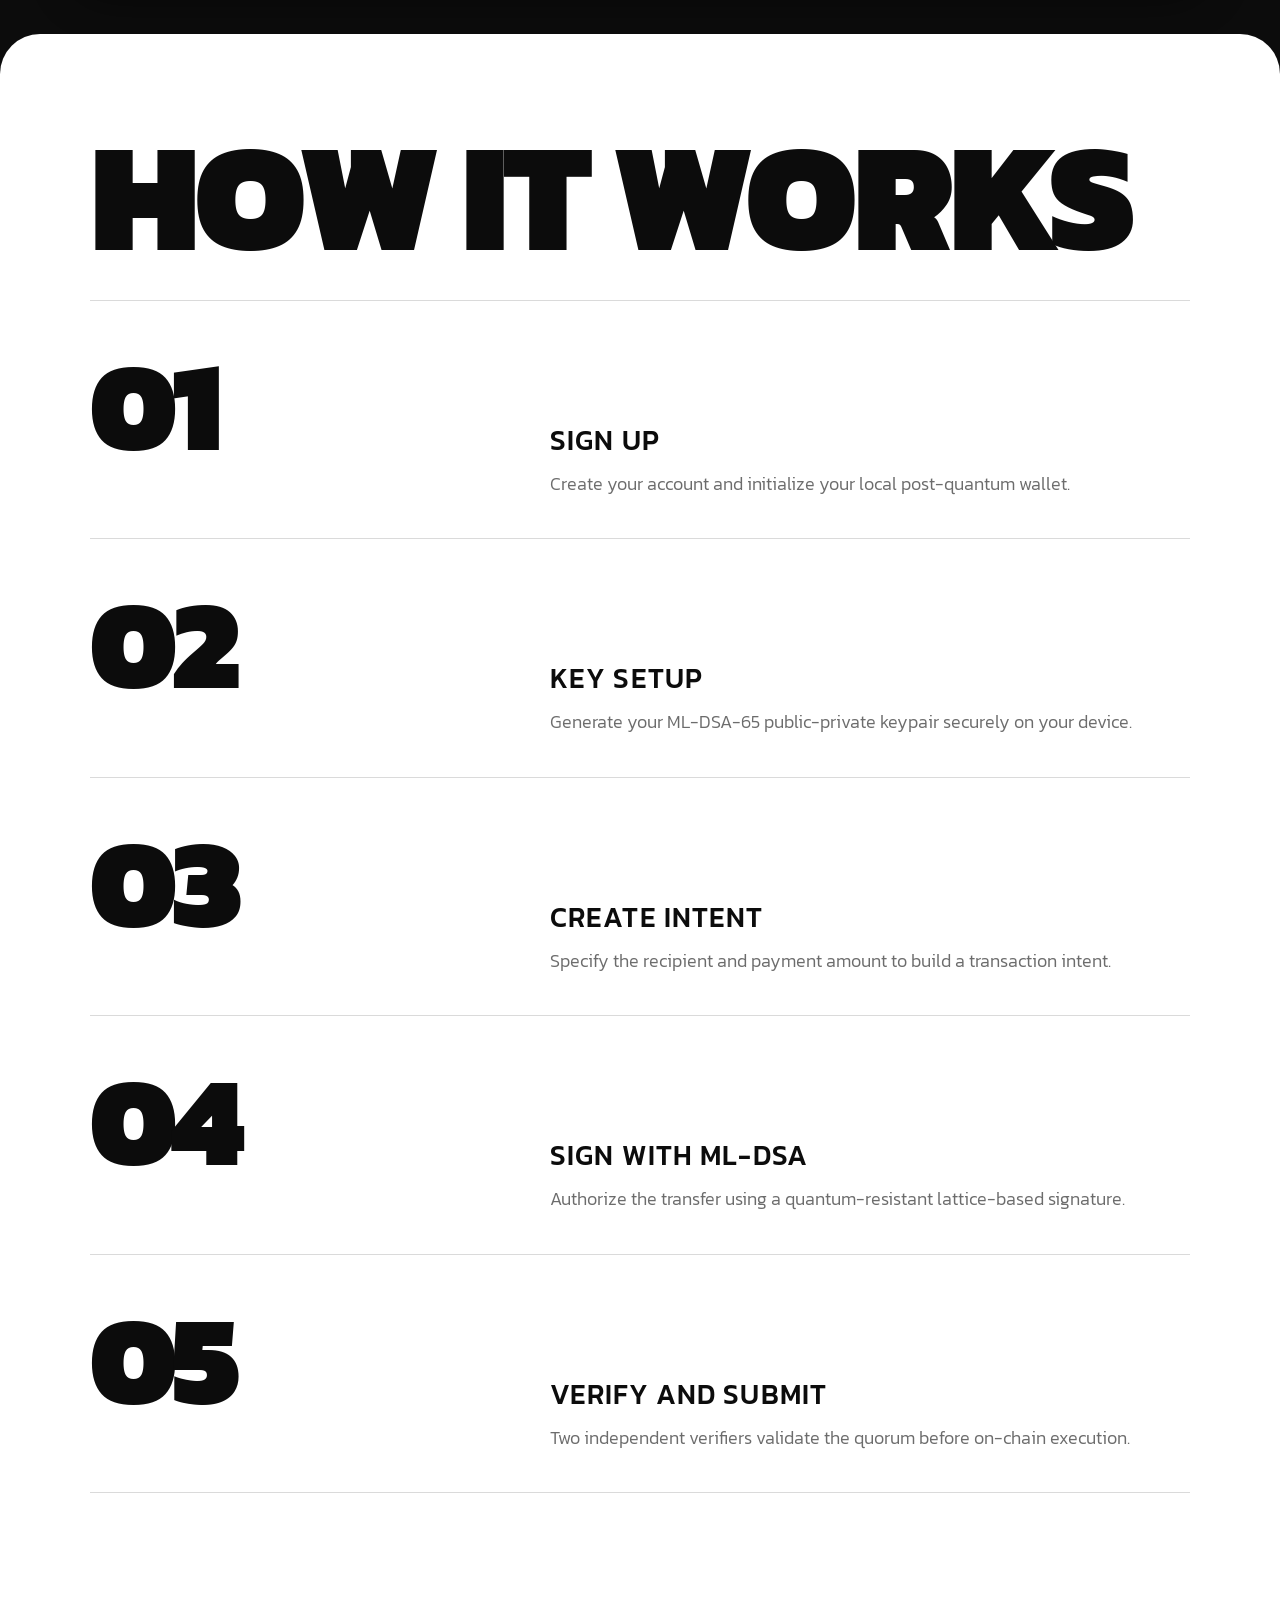
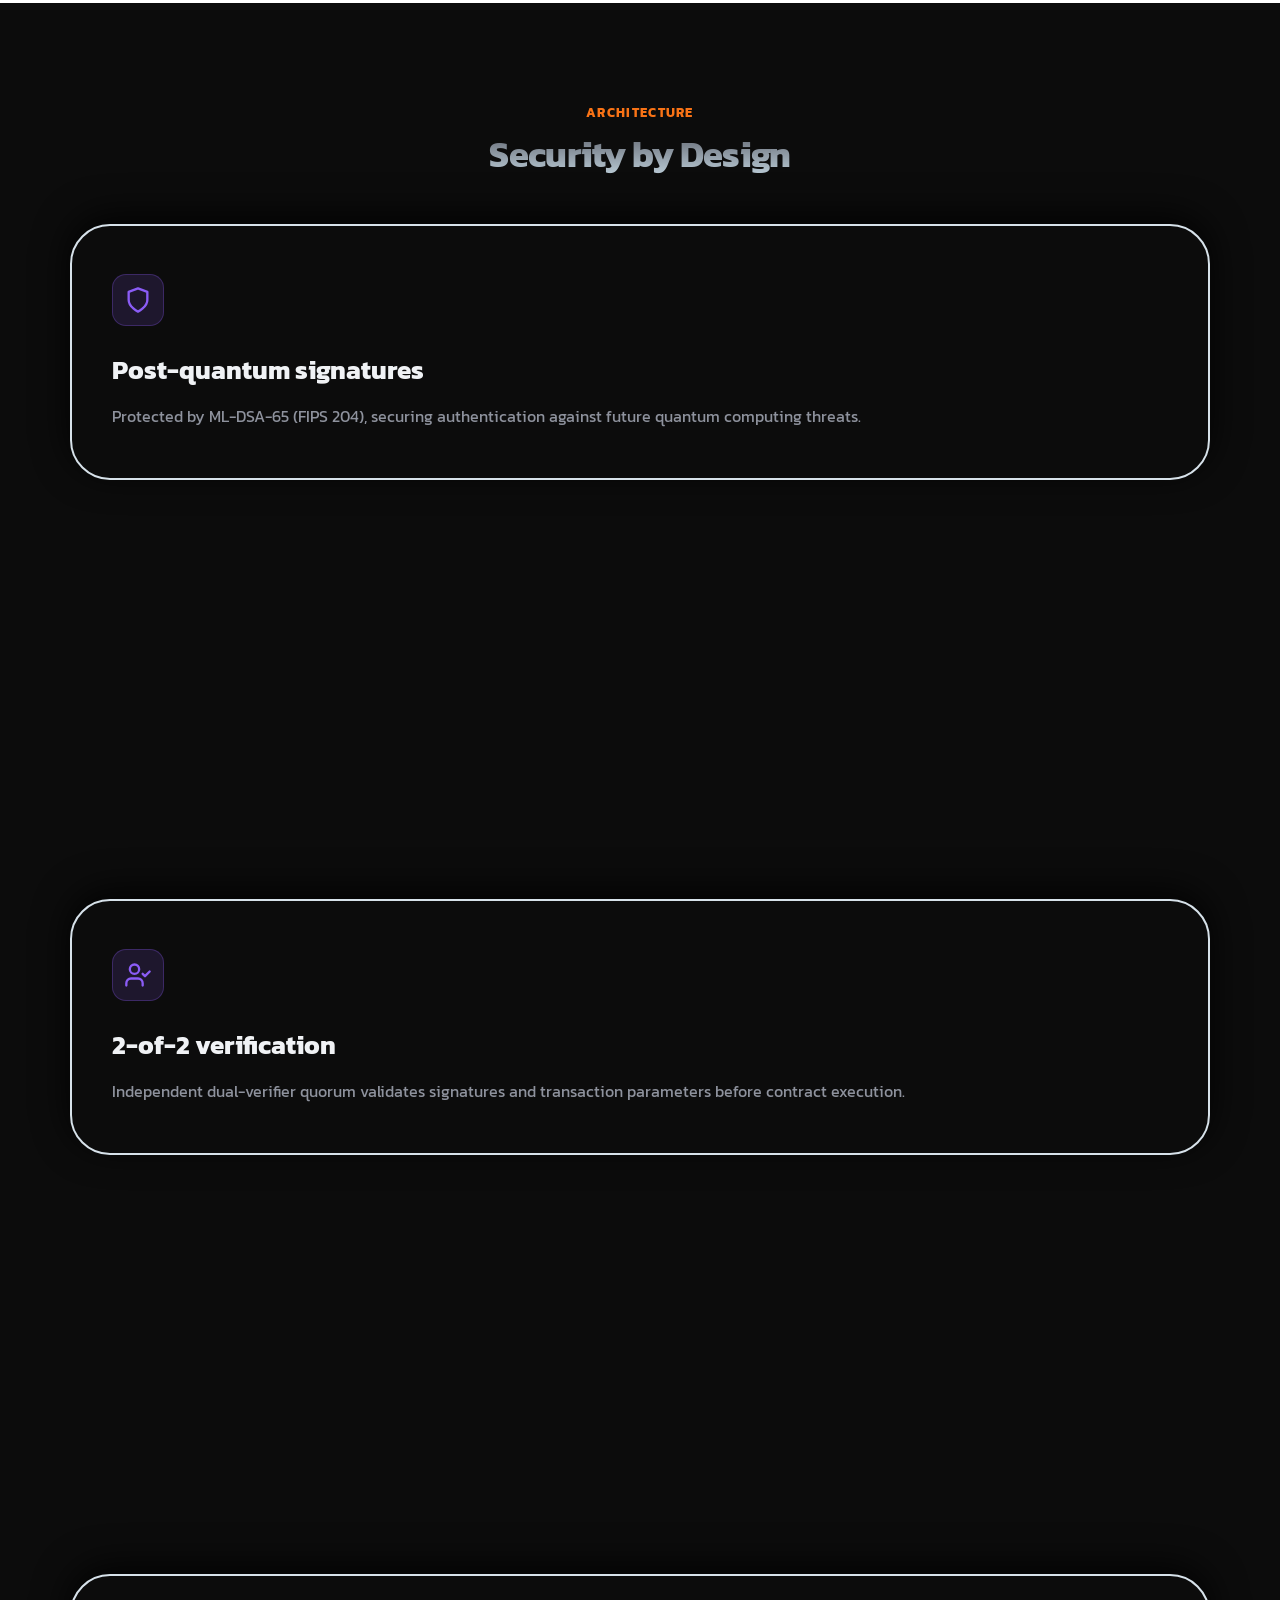
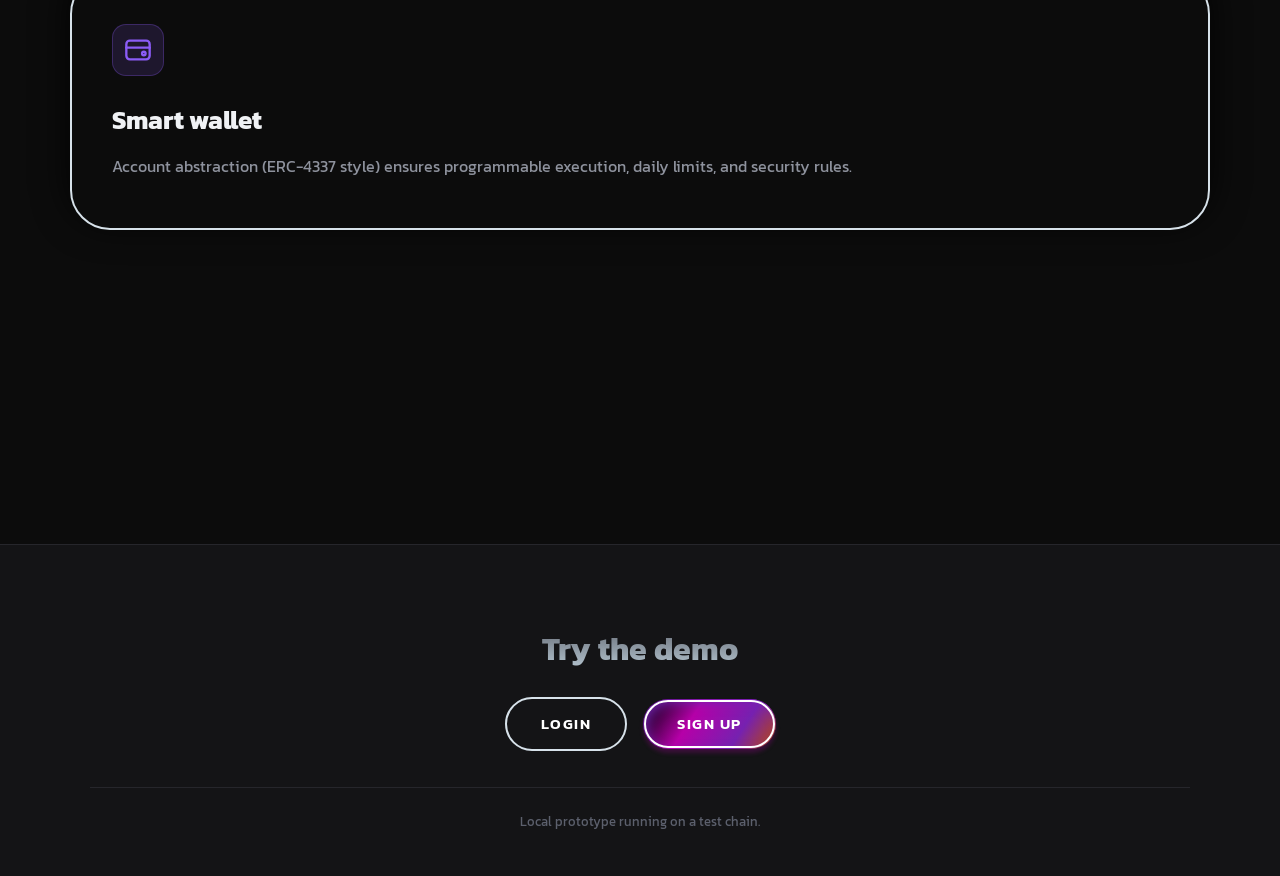
==== commit c4f7ffdd: "Add landing page with scroll and magnet effects" ====
--- a/frontend/landing.html
+++ b/frontend/landing.html
@@ -7,7 +7,7 @@
   <meta name="description" content="HYQUB is a payment wallet that protects each transaction with a post-quantum ML-DSA signature and 2-of-2 quorum verification.">
   <link rel="preconnect" href="https://fonts.googleapis.com">
   <link rel="preconnect" href="https://fonts.gstatic.com" crossorigin>
-  <link href="https://fonts.googleapis.com/css2?family=Kanit:wght@300;400;500;600;700;800&display=swap" rel="stylesheet">
+  <link href="https://fonts.googleapis.com/css2?family=Kanit:wght@300;400;500;600;700;800;900&display=swap" rel="stylesheet">
   <link rel="stylesheet" href="css/landing.css">
 </head>
 <body>
@@ -65,7 +65,7 @@
   </header>
 
   <main>
-    <!-- Hero Section -->
+    <!-- 1. Hero Section -->
     <section class="hero container">
       <div class="hero-content">
         <div class="hero-pill-badge animate-on-scroll">
@@ -73,7 +73,9 @@
           <span>Local prototype running on a test chain</span>
         </div>
 
-        <h1 class="hero-title animate-on-scroll">HYQUB</h1>
+        <div class="hero-title-wrap">
+          <h1 class="hero-title animate-on-scroll">HYQUB</h1>
+        </div>
         <p class="hero-tagline animate-on-scroll">Post-quantum payments</p>
         <p class="hero-subtext animate-on-scroll">
           Protecting digital transactions with ML-DSA lattice signatures on a local test chain.
@@ -83,56 +85,55 @@
           <a href="./index.html" class="btn btn-gradient btn-lg">Get Started</a>
         </div>
 
-        <div class="hero-art-wrapper animate-on-scroll">
-          <svg class="hero-shield-svg" viewBox="0 0 280 320" fill="none" xmlns="http://www.w3.org/2000/svg" role="img" aria-label="Lattice cryptography security shield">
-            <defs>
-              <linearGradient id="shield-bg" x1="140" y1="20" x2="140" y2="290" gradientUnits="userSpaceOnUse">
-                <stop stop-color="#1E1B4B" stop-opacity="0.8"/>
-                <stop offset="1" stop-color="#0C0C0C" stop-opacity="0.95"/>
-              </linearGradient>
-              <linearGradient id="shield-border" x1="30" y1="20" x2="250" y2="290" gradientUnits="userSpaceOnUse">
-                <stop stop-color="#A78BFA"/>
-                <stop offset="0.5" stop-color="#8B5CF6"/>
-                <stop offset="1" stop-color="#F97316"/>
-              </linearGradient>
-              <linearGradient id="lattice-stroke" x1="60" y1="60" x2="220" y2="240" gradientUnits="userSpaceOnUse">
-                <stop stop-color="#8B5CF6" stop-opacity="0.7"/>
-                <stop offset="1" stop-color="#F97316" stop-opacity="0.7"/>
-              </linearGradient>
-              <filter id="glow" x="-20%" y="-20%" width="140%" height="140%">
-                <feGaussianBlur stdDeviation="10" result="blur"/>
-                <feComposite in="SourceGraphic" in2="blur" operator="over"/>
-              </filter>
-            </defs>
-
-            <!-- Outer Shield Glow -->
-            <path d="M140 24L230 64V160C230 220 185 268 140 288C95 268 50 220 50 160V64L140 24Z" fill="url(#shield-border)" opacity="0.25" filter="url(#glow)"/>
-
-            <!-- Shield Body -->
-            <path d="M140 28L226 66V158C226 215 183 261 140 280C97 261 54 215 54 158V66L140 28Z" fill="url(#shield-bg)" stroke="url(#shield-border)" stroke-width="2.5"/>
-
-            <!-- Lattice Grid / Nodes -->
-            <g class="shield-pulse">
-              <!-- Lattice connector lines -->
-              <path d="M140 68L186 102M140 68L94 102M94 102L94 164M186 102L186 164M94 164L140 200M186 164L140 200" stroke="url(#lattice-stroke)" stroke-width="2" stroke-linecap="round"/>
-              <path d="M140 68L140 200M94 102L186 164M186 102L94 164" stroke="url(#lattice-stroke)" stroke-width="1.5" stroke-dasharray="3 3"/>
-
-              <!-- Central Core -->
-              <circle cx="140" cy="134" r="26" fill="#141416" stroke="url(#shield-border)" stroke-width="2"/>
-              <circle cx="140" cy="134" r="10" fill="#F97316"/>
-
-              <!-- Lattice vertices -->
-              <circle cx="140" cy="68" r="5" fill="#8B5CF6"/>
-              <circle cx="94" cy="102" r="5" fill="#A78BFA"/>
-              <circle cx="186" cy="102" r="5" fill="#A78BFA"/>
-              <circle cx="94" cy="164" r="5" fill="#F97316"/>
-              <circle cx="186" cy="164" r="5" fill="#F97316"/>
-              <circle cx="140" cy="200" r="5" fill="#FB923C"/>
-
-              <!-- Quantum Wave Accent Lines -->
-              <path d="M80 236C100 248 120 252 140 252C160 252 180 248 200 236" stroke="#8B5CF6" stroke-width="1.5" stroke-linecap="round" opacity="0.6"/>
-            </g>
-          </svg>
+        <!-- 5. Magnet Effect Container on Hero Shield Art -->
+        <div class="hero-art-wrapper animate-on-scroll" id="shield-magnet-area">
+          <div class="hero-shield-magnet" id="shield-magnet">
+            <svg class="hero-shield-svg" viewBox="0 0 280 320" fill="none" xmlns="http://www.w3.org/2000/svg" role="img" aria-label="Lattice cryptography security shield">
+              <defs>
+                <linearGradient id="shield-bg" x1="140" y1="20" x2="140" y2="290" gradientUnits="userSpaceOnUse">
+                  <stop stop-color="#1E1B4B" stop-opacity="0.8"/>
+                  <stop offset="1" stop-color="#0C0C0C" stop-opacity="0.95"/>
+                </linearGradient>
+                <linearGradient id="shield-border" x1="30" y1="20" x2="250" y2="290" gradientUnits="userSpaceOnUse">
+                  <stop stop-color="#A78BFA"/>
+                  <stop offset="0.5" stop-color="#8B5CF6"/>
+                  <stop offset="1" stop-color="#F97316"/>
+                </linearGradient>
+                <linearGradient id="lattice-stroke" x1="60" y1="60" x2="220" y2="240" gradientUnits="userSpaceOnUse">
+                  <stop stop-color="#8B5CF6" stop-opacity="0.7"/>
+                  <stop offset="1" stop-color="#F97316" stop-opacity="0.7"/>
+                </linearGradient>
+                <filter id="glow" x="-20%" y="-20%" width="140%" height="140%">
+                  <feGaussianBlur stdDeviation="10" result="blur"/>
+                  <feComposite in="SourceGraphic" in2="blur" operator="over"/>
+                </filter>
+              </defs>
+
+              <!-- Outer Shield Glow -->
+              <path d="M140 24L230 64V160C230 220 185 268 140 288C95 268 50 220 50 160V64L140 24Z" fill="url(#shield-border)" opacity="0.25" filter="url(#glow)"/>
+
+              <!-- Shield Body -->
+              <path d="M140 28L226 66V158C226 215 183 261 140 280C97 261 54 215 54 158V66L140 28Z" fill="url(#shield-bg)" stroke="url(#shield-border)" stroke-width="2.5"/>
+
+              <!-- Lattice Grid / Nodes -->
+              <g class="shield-pulse">
+                <path d="M140 68L186 102M140 68L94 102M94 102L94 164M186 102L186 164M94 164L140 200M186 164L140 200" stroke="url(#lattice-stroke)" stroke-width="2" stroke-linecap="round"/>
+                <path d="M140 68L140 200M94 102L186 164M186 102L94 164" stroke="url(#lattice-stroke)" stroke-width="1.5" stroke-dasharray="3 3"/>
+
+                <circle cx="140" cy="134" r="26" fill="#141416" stroke="url(#shield-border)" stroke-width="2"/>
+                <circle cx="140" cy="134" r="10" fill="#F97316"/>
+
+                <circle cx="140" cy="68" r="5" fill="#8B5CF6"/>
+                <circle cx="94" cy="102" r="5" fill="#A78BFA"/>
+                <circle cx="186" cy="102" r="5" fill="#A78BFA"/>
+                <circle cx="94" cy="164" r="5" fill="#F97316"/>
+                <circle cx="186" cy="164" r="5" fill="#F97316"/>
+                <circle cx="140" cy="200" r="5" fill="#FB923C"/>
+
+                <path d="M80 236C100 248 120 252 140 252C160 252 180 248 200 236" stroke="#8B5CF6" stroke-width="1.5" stroke-linecap="round" opacity="0.6"/>
+              </g>
+            </svg>
+          </div>
         </div>
       </div>
     </section>
@@ -174,7 +175,7 @@
       </div>
     </section>
 
-    <!-- About Section -->
+    <!-- 3. About Section with Progressive Word Scroll Reveal -->
     <section id="about" class="section container">
       <div class="section-header animate-on-scroll">
         <div class="section-label">About</div>
@@ -182,99 +183,143 @@
       </div>
 
       <div class="about-card animate-on-scroll">
-        <p class="about-text">
-          HYQUB is a payment wallet that protects each transaction with a post-quantum ML-DSA signature. Every payment is verified by two independent verifiers before the smart wallet executes it.
+        <p id="about-text" class="about-text">
+          <span class="word">HYQUB</span>
+          <span class="word">is</span>
+          <span class="word">a</span>
+          <span class="word">payment</span>
+          <span class="word">wallet</span>
+          <span class="word">that</span>
+          <span class="word">protects</span>
+          <span class="word">each</span>
+          <span class="word">transaction</span>
+          <span class="word">with</span>
+          <span class="word">a</span>
+          <span class="word">post-quantum</span>
+          <span class="word">ML-DSA</span>
+          <span class="word">signature.</span>
+          <span class="word">Every</span>
+          <span class="word">payment</span>
+          <span class="word">is</span>
+          <span class="word">verified</span>
+          <span class="word">by</span>
+          <span class="word">two</span>
+          <span class="word">independent</span>
+          <span class="word">verifiers</span>
+          <span class="word">before</span>
+          <span class="word">the</span>
+          <span class="word">smart</span>
+          <span class="word">wallet</span>
+          <span class="word">executes</span>
+          <span class="word">it.</span>
         </p>
       </div>
     </section>
 
-    <!-- How It Works Section -->
-    <section id="how-it-works" class="section container">
-      <div class="section-header animate-on-scroll">
-        <div class="section-label">Workflow</div>
-        <h2 class="section-title">How It Works</h2>
-      </div>
-
-      <div class="steps-grid">
-        <article class="step-card animate-on-scroll">
-          <span class="step-num">01</span>
-          <h3 class="step-title">Sign up</h3>
-          <p class="step-desc">Create your account and initialize your local post-quantum wallet.</p>
-        </article>
-
-        <article class="step-card animate-on-scroll">
-          <span class="step-num">02</span>
-          <h3 class="step-title">Key setup</h3>
-          <p class="step-desc">Generate your ML-DSA-65 public-private keypair securely on your device.</p>
-        </article>
-
-        <article class="step-card animate-on-scroll">
-          <span class="step-num">03</span>
-          <h3 class="step-title">Create intent</h3>
-          <p class="step-desc">Specify the recipient and payment amount to build a transaction intent.</p>
-        </article>
-
-        <article class="step-card animate-on-scroll">
-          <span class="step-num">04</span>
-          <h3 class="step-title">Sign with ML-DSA</h3>
-          <p class="step-desc">Authorize the transfer using a quantum-resistant lattice-based signature.</p>
-        </article>
-
-        <article class="step-card animate-on-scroll">
-          <span class="step-num">05</span>
-          <h3 class="step-title">Verify and submit</h3>
-          <p class="step-desc">Two independent verifiers validate the quorum before on-chain execution.</p>
-        </article>
-      </div>
-    </section>
-
-    <!-- Security Section -->
-    <section id="security" class="section container">
+    <!-- 6. How It Works: Big Numbers Section (Light Section) -->
+    <section id="how-it-works" class="hiw-light-section">
+      <div class="container">
+        <div class="hiw-header animate-on-scroll">
+          <h2 class="hiw-title">How it works</h2>
+        </div>
+
+        <div class="hiw-list">
+          <article class="hiw-row animate-on-scroll">
+            <div class="hiw-num">01</div>
+            <div class="hiw-content">
+              <h3 class="hiw-name">Sign up</h3>
+              <p class="hiw-desc">Create your account and initialize your local post-quantum wallet.</p>
+            </div>
+          </article>
+
+          <article class="hiw-row animate-on-scroll">
+            <div class="hiw-num">02</div>
+            <div class="hiw-content">
+              <h3 class="hiw-name">Key setup</h3>
+              <p class="hiw-desc">Generate your ML-DSA-65 public-private keypair securely on your device.</p>
+            </div>
+          </article>
+
+          <article class="hiw-row animate-on-scroll">
+            <div class="hiw-num">03</div>
+            <div class="hiw-content">
+              <h3 class="hiw-name">Create intent</h3>
+              <p class="hiw-desc">Specify the recipient and payment amount to build a transaction intent.</p>
+            </div>
+          </article>
+
+          <article class="hiw-row animate-on-scroll">
+            <div class="hiw-num">04</div>
+            <div class="hiw-content">
+              <h3 class="hiw-name">Sign with ML-DSA</h3>
+              <p class="hiw-desc">Authorize the transfer using a quantum-resistant lattice-based signature.</p>
+            </div>
+          </article>
+
+          <article class="hiw-row animate-on-scroll">
+            <div class="hiw-num">05</div>
+            <div class="hiw-content">
+              <h3 class="hiw-name">Verify and submit</h3>
+              <p class="hiw-desc">Two independent verifiers validate the quorum before on-chain execution.</p>
+            </div>
+          </article>
+        </div>
+      </div>
+    </section>
+
+    <!-- 4. Security Stacking Cards Section -->
+    <section id="security" class="section security-section container">
       <div class="section-header animate-on-scroll">
         <div class="section-label">Architecture</div>
         <h2 class="section-title">Security by Design</h2>
       </div>
 
-      <div class="security-grid">
-        <article class="sec-card animate-on-scroll">
-          <div class="sec-icon-wrap" aria-hidden="true">
-            <svg width="24" height="24" viewBox="0 0 24 24" fill="none" stroke="currentColor" stroke-width="2" stroke-linecap="round" stroke-linejoin="round">
-              <path d="M12 22s8-4 8-10V5l-8-3-8 3v7c0 6 8 10 8 10z"/>
-            </svg>
-          </div>
-          <h3 class="sec-title">Post-quantum signatures</h3>
-          <p class="sec-desc">
-            Protected by ML-DSA-65 (FIPS 204), securing authentication against future quantum computing threats.
-          </p>
-        </article>
-
-        <article class="sec-card animate-on-scroll">
-          <div class="sec-icon-wrap" aria-hidden="true">
-            <svg width="24" height="24" viewBox="0 0 24 24" fill="none" stroke="currentColor" stroke-width="2" stroke-linecap="round" stroke-linejoin="round">
-              <path d="M16 21v-2a4 4 0 0 0-4-4H6a4 4 0 0 0-4 4v2"/>
-              <circle cx="9" cy="7" r="4"/>
-              <polyline points="16 11 18 13 22 9"/>
-            </svg>
-          </div>
-          <h3 class="sec-title">2-of-2 verification</h3>
-          <p class="sec-desc">
-            Independent dual-verifier quorum validates signatures and transaction parameters before contract execution.
-          </p>
-        </article>
-
-        <article class="sec-card animate-on-scroll">
-          <div class="sec-icon-wrap" aria-hidden="true">
-            <svg width="24" height="24" viewBox="0 0 24 24" fill="none" stroke="currentColor" stroke-width="2" stroke-linecap="round" stroke-linejoin="round">
-              <rect x="2" y="4" width="20" height="16" rx="3"/>
-              <line x1="2" y1="10" x2="22" y2="10"/>
-              <circle cx="17" cy="15" r="1.5"/>
-            </svg>
-          </div>
-          <h3 class="sec-title">Smart wallet</h3>
-          <p class="sec-desc">
-            Account abstraction (ERC-4337 style) ensures programmable execution, daily limits, and security rules.
-          </p>
-        </article>
+      <div class="security-stack-container">
+        <div class="sec-card-wrapper" style="--stack-idx: 0;">
+          <article class="sec-card sec-card-1">
+            <div class="sec-icon-wrap" aria-hidden="true">
+              <svg width="28" height="28" viewBox="0 0 24 24" fill="none" stroke="currentColor" stroke-width="2" stroke-linecap="round" stroke-linejoin="round">
+                <path d="M12 22s8-4 8-10V5l-8-3-8 3v7c0 6 8 10 8 10z"/>
+              </svg>
+            </div>
+            <h3 class="sec-title">Post-quantum signatures</h3>
+            <p class="sec-desc">
+              Protected by ML-DSA-65 (FIPS 204), securing authentication against future quantum computing threats.
+            </p>
+          </article>
+        </div>
+
+        <div class="sec-card-wrapper" style="--stack-idx: 1;">
+          <article class="sec-card sec-card-2">
+            <div class="sec-icon-wrap" aria-hidden="true">
+              <svg width="28" height="28" viewBox="0 0 24 24" fill="none" stroke="currentColor" stroke-width="2" stroke-linecap="round" stroke-linejoin="round">
+                <path d="M16 21v-2a4 4 0 0 0-4-4H6a4 4 0 0 0-4 4v2"/>
+                <circle cx="9" cy="7" r="4"/>
+                <polyline points="16 11 18 13 22 9"/>
+              </svg>
+            </div>
+            <h3 class="sec-title">2-of-2 verification</h3>
+            <p class="sec-desc">
+              Independent dual-verifier quorum validates signatures and transaction parameters before contract execution.
+            </p>
+          </article>
+        </div>
+
+        <div class="sec-card-wrapper" style="--stack-idx: 2;">
+          <article class="sec-card sec-card-3">
+            <div class="sec-icon-wrap" aria-hidden="true">
+              <svg width="28" height="28" viewBox="0 0 24 24" fill="none" stroke="currentColor" stroke-width="2" stroke-linecap="round" stroke-linejoin="round">
+                <rect x="2" y="4" width="20" height="16" rx="3"/>
+                <line x1="2" y1="10" x2="22" y2="10"/>
+                <circle cx="17" cy="15" r="1.5"/>
+              </svg>
+            </div>
+            <h3 class="sec-title">Smart wallet</h3>
+            <p class="sec-desc">
+              Account abstraction (ERC-4337 style) ensures programmable execution, daily limits, and security rules.
+            </p>
+          </article>
+        </div>
       </div>
     </section>
   </main>
--- a/frontend/css/landing.css
+++ b/frontend/css/landing.css
@@ -1,27 +1,25 @@
 /* ==========================================================================
    HYQUB Landing Page Styles
-   Theme: Dark (#0C0C0C), Gradient Headings, Purple/Orange Gradient Pill Buttons
+   Reference-inspired redesign with 6 advanced effects
    ========================================================================== */
 
 :root {
   --bg: #0C0C0C;
   --surface: #141416;
-  --surface-card: #19191D;
-  --surface-card-hover: #222228;
+  --surface-card: #0C0C0C;
   --border: #26262B;
   --border-light: #34343C;
+  --border-card: #D7E2EA;
   --text: #F0F2F5;
   --text-muted: #8E929D;
   --text-subtle: #5C606D;
   --accent-purple: #8B5CF6;
   --accent-orange: #F97316;
-  --grad-btn: linear-gradient(135deg, #8B5CF6 0%, #F97316 100%);
-  --grad-btn-hover: linear-gradient(135deg, #9D74FF 0%, #FB8A3C 100%);
-  --grad-heading: linear-gradient(135deg, #FFFFFF 0%, #A8B2C1 100%);
+  --grad-btn: linear-gradient(123deg, #18011F 7%, #B600A8 37%, #7621B0 72%, #BE4C00 100%);
+  --grad-hero-text: linear-gradient(180deg, #646973 0%, #BBCCD7 100%);
   --grad-accent-text: linear-gradient(135deg, #A78BFA 0%, #FB923C 100%);
-  --radius-pill: 9999px;
-  --radius-card: 20px;
-  --radius-sm: 12px;
+  --radius-pill: 999px;
+  --radius-card: 40px;
   --max-w: 1140px;
   --font-main: 'Kanit', -apple-system, BlinkMacSystemFont, 'Segoe UI', Roboto, sans-serif;
   --transition: 0.25s ease;
@@ -36,6 +34,7 @@
 html {
   scroll-behavior: smooth;
   color-scheme: dark;
+  background-color: var(--bg);
 }
 
 body {
@@ -47,7 +46,6 @@
   -webkit-font-smoothing: antialiased;
 }
 
-/* Accessibility & Utility */
 .container {
   width: 100%;
   max-width: var(--max-w);
@@ -71,21 +69,23 @@
   outline-offset: 3px;
 }
 
-/* Buttons */
+/* ==========================================================================
+   2. GRADIENT PILL BUTTONS & OUTLINE BUTTONS
+   ========================================================================== */
 .btn {
   display: inline-flex;
   align-items: center;
   justify-content: center;
   font-family: inherit;
   font-weight: 600;
-  font-size: 14px;
-  letter-spacing: 0.02em;
-  padding: 10px 22px;
+  font-size: 13px;
   border-radius: var(--radius-pill);
   cursor: pointer;
-  transition: transform 0.15s ease, box-shadow var(--transition), background var(--transition), border-color var(--transition);
-  border: 1px solid transparent;
   white-space: nowrap;
+  letter-spacing: 0.1em;
+  text-transform: uppercase;
+  padding: 10px 24px;
+  transition: transform 0.15s ease, filter 0.2s ease, background 0.2s ease, border-color 0.2s ease, box-shadow 0.2s ease;
 }
 
 .btn:active {
@@ -95,31 +95,34 @@
 .btn-gradient {
   background: var(--grad-btn);
   color: #FFFFFF;
-  box-shadow: 0 4px 18px rgba(139, 92, 246, 0.25);
+  box-shadow: 0 4px 4px rgba(181, 1, 167, 0.25), 4px 4px 12px #7721B1 inset;
+  outline: 2px solid #FFFFFF;
+  outline-offset: -3px;
+  border: none;
 }
 
 .btn-gradient:hover {
-  background: var(--grad-btn-hover);
-  box-shadow: 0 6px 24px rgba(249, 115, 22, 0.35);
+  filter: brightness(1.15);
+  transform: translateY(-1px);
   color: #FFFFFF;
 }
 
 .btn-outline {
   background: transparent;
-  color: var(--text);
-  border-color: var(--border);
+  color: #FFFFFF;
+  border: 2px solid #D7E2EA;
 }
 
 .btn-outline:hover {
-  border-color: var(--border-light);
-  background: var(--surface);
+  background: rgba(215, 226, 234, 0.12);
+  border-color: #FFFFFF;
+  transform: translateY(-1px);
   color: #FFFFFF;
 }
 
 .btn-lg {
-  padding: 14px 32px;
-  font-size: 16px;
-  font-weight: 600;
+  padding: 14px 34px;
+  font-size: 15px;
 }
 
 .btn-block {
@@ -131,9 +134,9 @@
   position: sticky;
   top: 0;
   z-index: 100;
-  background: rgba(12, 12, 12, 0.85);
-  backdrop-filter: blur(12px);
-  -webkit-backdrop-filter: blur(12px);
+  background: rgba(12, 12, 12, 0.88);
+  backdrop-filter: blur(14px);
+  -webkit-backdrop-filter: blur(14px);
   border-bottom: 1px solid var(--border);
 }
 
@@ -204,7 +207,6 @@
   background: var(--surface);
 }
 
-/* Mobile Nav */
 .mobile-nav {
   padding: 18px 20px 24px;
   border-top: 1px solid var(--border);
@@ -234,19 +236,23 @@
 .mobile-actions {
   display: flex;
   flex-direction: column;
-  gap: 10px;
-}
-
-/* Hero Section */
+  gap: 12px;
+}
+
+/* ==========================================================================
+   1. HERO SECTION & HERO HEADING
+   ========================================================================== */
 .hero {
-  padding: 60px 0 70px;
+  padding: 50px 0 70px;
   text-align: center;
+  overflow: clip;
 }
 
 .hero-content {
   display: flex;
   flex-direction: column;
   align-items: center;
+  width: 100%;
 }
 
 .hero-pill-badge {
@@ -271,24 +277,38 @@
   box-shadow: 0 0 8px var(--accent-orange);
 }
 
+.hero-title-wrap {
+  width: 100%;
+  overflow: hidden;
+  display: flex;
+  justify-content: center;
+  margin-bottom: 8px;
+}
+
 .hero-title {
-  font-size: 54px;
-  font-weight: 800;
-  letter-spacing: -0.03em;
-  line-height: 1.05;
-  background: var(--grad-heading);
+  font-size: clamp(4rem, 17vw, 18rem);
+  font-weight: 900;
+  text-transform: uppercase;
+  line-height: 1;
+  letter-spacing: -0.04em;
+  background: var(--grad-hero-text);
   -webkit-background-clip: text;
+  background-clip: text;
   -webkit-text-fill-color: transparent;
-  margin-bottom: 12px;
+  color: transparent;
+  user-select: none;
+  margin: 0;
 }
 
 .hero-tagline {
-  font-size: 26px;
+  font-size: clamp(1.5rem, 4vw, 2.2rem);
   font-weight: 700;
   letter-spacing: -0.01em;
   background: var(--grad-accent-text);
   -webkit-background-clip: text;
+  background-clip: text;
   -webkit-text-fill-color: transparent;
+  color: transparent;
   margin-bottom: 16px;
 }
 
@@ -304,11 +324,27 @@
   margin-bottom: 48px;
 }
 
+/* ==========================================================================
+   5. MAGNET EFFECT ON HERO SHIELD ART
+   ========================================================================== */
 .hero-art-wrapper {
   position: relative;
   width: 100%;
-  max-width: 320px;
+  max-width: 300px;
   margin: 0 auto;
+  perspective: 1000px;
+}
+
+.hero-shield-magnet {
+  width: 100%;
+  transform: translate3d(0, 0, 0);
+  will-change: transform;
+}
+
+/* Fallback without JS: CSS hover tilt & lift */
+html:not(.js) .hero-shield-magnet:hover {
+  transform: scale(1.05) rotateX(5deg) rotateY(-5deg);
+  transition: transform 0.3s ease;
 }
 
 .hero-shield-svg {
@@ -334,13 +370,15 @@
   100% { opacity: 0.85; }
 }
 
-/* Ticker */
+/* Ticker Section */
 .ticker-section {
   border-top: 1px solid var(--border);
   border-bottom: 1px solid var(--border);
   background: var(--surface);
   overflow: hidden;
   padding: 16px 0;
+  position: relative;
+  z-index: 1;
 }
 
 .ticker-track {
@@ -376,9 +414,9 @@
   100% { transform: translateX(-50%); }
 }
 
-/* Section Headings */
+/* Section Common */
 .section {
-  padding: 80px 0;
+  padding: 90px 0;
 }
 
 .section-header {
@@ -400,135 +438,229 @@
   font-size: 36px;
   font-weight: 700;
   letter-spacing: -0.02em;
-  background: var(--grad-heading);
+  background: var(--grad-hero-text);
   -webkit-background-clip: text;
+  background-clip: text;
   -webkit-text-fill-color: transparent;
+  color: transparent;
   line-height: 1.2;
 }
 
-/* About Section */
+/* ==========================================================================
+   3. ABOUT SECTION & WORD SCROLL REVEAL
+   ========================================================================== */
 .about-card {
   background: var(--surface-card);
-  border: 1px solid var(--border);
+  border: 2px solid var(--border-card);
   border-radius: var(--radius-card);
-  padding: 40px 28px;
+  padding: 48px 36px;
   text-align: center;
-  box-shadow: 0 12px 36px rgba(0, 0, 0, 0.4);
+  box-shadow: 0 16px 40px rgba(0, 0, 0, 0.45);
 }
 
 .about-text {
-  font-size: 20px;
+  font-size: clamp(1.25rem, 2.8vw, 1.75rem);
   line-height: 1.7;
   color: var(--text);
-  max-width: 820px;
+  max-width: 860px;
   margin: 0 auto;
   font-weight: 400;
 }
 
-/* How It Works Section */
-.steps-grid {
-  display: grid;
-  grid-template-columns: 1fr;
-  gap: 18px;
-}
-
-.step-card {
-  background: var(--surface-card);
-  border: 1px solid var(--border);
+.about-text .word {
+  display: inline-block;
+  opacity: 1;
+  transition: opacity 0.15s ease-out;
+}
+
+/* When JS is present and motion is normal, start at opacity 0.2 */
+html.js:not(.reduced-motion) .about-text .word {
+  opacity: 0.2;
+}
+
+/* ==========================================================================
+   6. HOW IT WORKS: BIG NUMBERS SECTION (LIGHT SECTION)
+   ========================================================================== */
+.hiw-light-section {
+  background: #FFFFFF;
+  color: #0C0C0C;
+  border-radius: 40px 40px 0 0;
+  margin-top: -40px;
+  position: relative;
+  z-index: 5;
+  padding: 90px 0 110px;
+}
+
+.hiw-header {
+  margin-bottom: 30px;
+}
+
+.hiw-title {
+  color: #0C0C0C;
+  font-size: clamp(3rem, 12vw, 160px);
+  font-weight: 900;
+  text-transform: uppercase;
+  line-height: 0.95;
+  letter-spacing: -0.03em;
+  margin: 0;
+}
+
+.hiw-list {
+  display: flex;
+  flex-direction: column;
+}
+
+.hiw-row {
+  display: flex;
+  align-items: baseline;
+  justify-content: space-between;
+  gap: 40px;
+  border-bottom: 1px solid rgba(12, 12, 12, 0.15);
+  padding: 2.5rem 0;
+}
+
+.hiw-row:first-child {
+  border-top: 1px solid rgba(12, 12, 12, 0.15);
+}
+
+.hiw-num {
+  font-size: clamp(3rem, 10vw, 140px);
+  font-weight: 900;
+  line-height: 1;
+  color: #0C0C0C;
+  letter-spacing: -0.04em;
+  flex-shrink: 0;
+}
+
+.hiw-content {
+  max-width: 40rem;
+  width: 100%;
+}
+
+.hiw-name {
+  font-size: clamp(1.25rem, 2.5vw, 1.75rem);
+  font-weight: 500;
+  text-transform: uppercase;
+  letter-spacing: 0.04em;
+  color: #0C0C0C;
+  margin-bottom: 8px;
+}
+
+.hiw-desc {
+  font-size: clamp(1rem, 1.8vw, 1.15rem);
+  font-weight: 300;
+  opacity: 0.6;
+  color: #0C0C0C;
+  line-height: 1.6;
+  max-width: 40rem;
+}
+
+@media (max-width: 640px) {
+  .hiw-row {
+    flex-direction: column;
+    gap: 16px;
+    padding: 2rem 0;
+  }
+}
+
+/* ==========================================================================
+   4. SECURITY STACKING CARDS
+   ========================================================================== */
+.security-section {
+  position: relative;
+  z-index: 6;
+  padding: 100px 0 120px;
+}
+
+.security-stack-container {
+  display: flex;
+  flex-direction: column;
+  position: relative;
+  margin-top: 20px;
+}
+
+.sec-card-wrapper {
+  height: 75vh;
+  position: relative;
+}
+
+.sec-card-wrapper:last-child {
+  height: auto;
+  min-height: 50vh;
+}
+
+.sec-card {
+  position: sticky;
+  top: calc(96px + var(--stack-idx) * 24px);
+  background: #0C0C0C;
+  border: 2px solid var(--border-card);
   border-radius: var(--radius-card);
-  padding: 26px;
-  transition: transform var(--transition), border-color var(--transition), background var(--transition);
-}
-
-.step-card:hover {
-  background: var(--surface-card-hover);
-  border-color: var(--border-light);
-  transform: translateY(-3px);
-}
-
-.step-num {
-  display: inline-block;
-  font-size: 14px;
-  font-weight: 800;
-  letter-spacing: 0.05em;
-  color: var(--accent-purple);
-  background: rgba(139, 92, 246, 0.12);
-  border: 1px solid rgba(139, 92, 246, 0.25);
-  padding: 4px 10px;
-  border-radius: 8px;
-  margin-bottom: 14px;
-}
-
-.step-title {
-  font-size: 20px;
-  font-weight: 700;
-  margin-bottom: 8px;
-  color: var(--text);
-}
-
-.step-desc {
-  font-size: 15px;
-  color: var(--text-muted);
-  line-height: 1.6;
-}
-
-/* Security Section */
-.security-grid {
-  display: grid;
-  grid-template-columns: 1fr;
-  gap: 20px;
-}
-
-.sec-card {
-  background: var(--surface-card);
-  border: 1px solid var(--border);
-  border-radius: var(--radius-card);
-  padding: 32px 26px;
-  transition: transform var(--transition), border-color var(--transition);
-}
-
-.sec-card:hover {
-  border-color: var(--border-light);
-  transform: translateY(-4px);
+  padding: 48px 40px;
+  box-shadow: 0 -8px 36px rgba(0, 0, 0, 0.85);
+  transform-origin: top center;
+  transition: transform 0.25s ease-out;
+  z-index: calc(10 + var(--stack-idx));
+}
+
+.sec-card-1 {
+  transform: scale(0.94);
+}
+
+.sec-card-2 {
+  transform: scale(0.97);
+}
+
+.sec-card-3 {
+  transform: scale(1);
 }
 
 .sec-icon-wrap {
-  width: 48px;
-  height: 48px;
-  border-radius: var(--radius-sm);
+  width: 52px;
+  height: 52px;
+  border-radius: 14px;
   background: rgba(139, 92, 246, 0.14);
-  border: 1px solid rgba(139, 92, 246, 0.25);
+  border: 1px solid rgba(139, 92, 246, 0.28);
   display: grid;
   place-items: center;
   color: var(--accent-purple);
-  margin-bottom: 20px;
+  margin-bottom: 24px;
 }
 
 .sec-card:nth-child(2) .sec-icon-wrap {
   background: rgba(249, 115, 22, 0.14);
-  border-color: rgba(249, 115, 22, 0.25);
+  border-color: rgba(249, 115, 22, 0.28);
   color: var(--accent-orange);
 }
 
 .sec-title {
-  font-size: 22px;
+  font-size: 26px;
   font-weight: 700;
-  margin-bottom: 12px;
+  margin-bottom: 14px;
   color: var(--text);
 }
 
 .sec-desc {
-  font-size: 15px;
+  font-size: 16px;
   color: var(--text-muted);
-  line-height: 1.65;
+  line-height: 1.7;
+}
+
+@media (max-width: 768px) {
+  .sec-card {
+    top: calc(72px + var(--stack-idx) * 16px);
+    padding: 32px 24px;
+    border-radius: 28px;
+  }
 }
 
 /* Footer Section */
 .site-footer {
   border-top: 1px solid var(--border);
   background: var(--surface);
-  padding: 64px 0 40px;
+  padding: 80px 0 44px;
   text-align: center;
+  position: relative;
+  z-index: 7;
 }
 
 .footer-demo-box {
@@ -537,19 +669,21 @@
 }
 
 .footer-demo-title {
-  font-size: 30px;
+  font-size: 32px;
   font-weight: 700;
-  margin-bottom: 20px;
-  background: var(--grad-heading);
+  margin-bottom: 24px;
+  background: var(--grad-hero-text);
   -webkit-background-clip: text;
+  background-clip: text;
   -webkit-text-fill-color: transparent;
+  color: transparent;
 }
 
 .footer-cta-row {
   display: flex;
   justify-content: center;
   align-items: center;
-  gap: 14px;
+  gap: 16px;
   flex-wrap: wrap;
 }
 
@@ -589,36 +723,6 @@
 
   .btn-menu {
     display: none;
-  }
-
-  .hero-title {
-    font-size: 80px;
-  }
-
-  .hero-tagline {
-    font-size: 32px;
-  }
-
-  .steps-grid {
-    grid-template-columns: repeat(2, 1fr);
-  }
-
-  .steps-grid .step-card:last-child {
-    grid-column: span 2;
-  }
-
-  .security-grid {
-    grid-template-columns: repeat(3, 1fr);
-  }
-}
-
-@media (min-width: 1024px) {
-  .steps-grid {
-    grid-template-columns: repeat(5, 1fr);
-  }
-
-  .steps-grid .step-card:last-child {
-    grid-column: span 1;
   }
 }
 
@@ -641,4 +745,25 @@
     opacity: 1 !important;
     transform: none !important;
   }
-}
+
+  /* Stacking cards normal vertical list */
+  .sec-card-wrapper {
+    height: auto !important;
+    margin-bottom: 24px;
+  }
+
+  .sec-card {
+    position: static !important;
+    transform: none !important;
+    top: auto !important;
+  }
+
+  .hero-shield-magnet {
+    transform: none !important;
+    transition: none !important;
+  }
+
+  .about-text .word {
+    opacity: 1 !important;
+  }
+}
